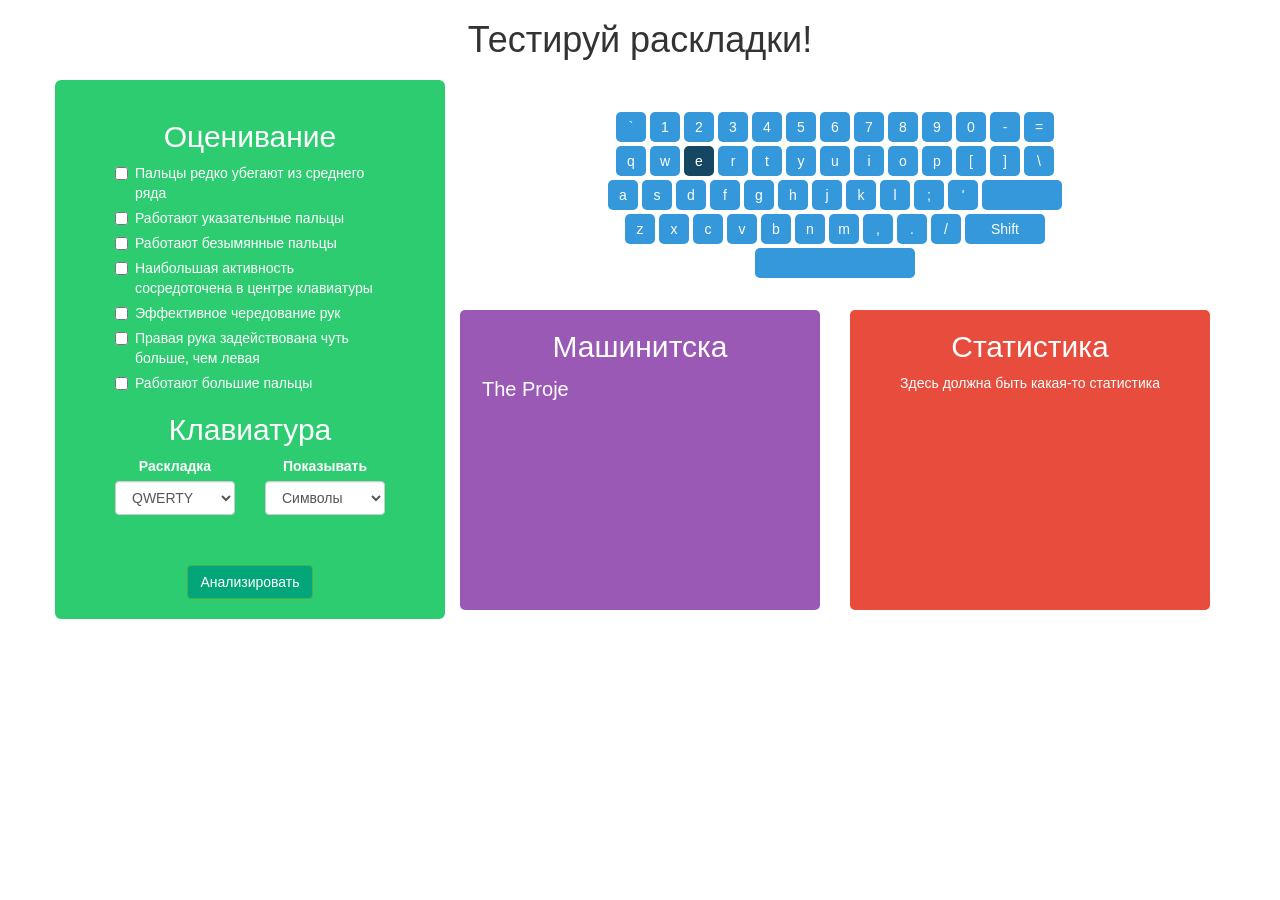
==== index.html @ 87cd1d8c "first stable version" ====
<!DOCTYPE html>
<html>
<head>
    <title>Test Keyboard.js</title>
    <link rel="stylesheet" href="css/bootstrap.css">
    <link rel="stylesheet" href="css/main.css">
    <meta charset="utf-8">
</head>
<body>

<script src="vendor/jquery.js"></script>
<script data-main="js/main" src="vendor/require.js"></script>

<div class="container" style="min-width: 500px">

    <h1 style="margin-bottom: 20px">Тестируй раскладки!</h1>

    <div class="loader">
        <img src="css/loader.gif" width="128">
        <h3>Подождите, идет загрузка...</h3>
    </div>

    <div class="row app" style="display: none">
        <div class="filters col-md-4 jumbotron">
            <h2 class="text-center">Оценивание</h2>

            <div class="filters__list"></div>

            <h2 class="text-center">Клавиатура</h2>
            <div class="row text-center" style="margin-bottom: -10px">
                <div class="col-md-6">
                    <div class="layouts">
                        <div class="layouts__list">
                        </div>
                    </div>
                </div>
                <div class="col-md-6">
                    <div class="keyboard-view">
                        <label for="keyboard-view__select">Показывать</label>

                        <select id="keyboard-view__select" class="form-control">
                            <option value="0">Символы</option>
                            <option value="1">Рейтинг эффективности</option>
                            <option value="2">Эффективность относительно максимальной</option>
                            <option value="3">Количество использований символов</option>
                            <option value="4">Процент использования символов</option>
                            <option value="5">Количество использований клавиш</option>
                            <option value="6">Процент использования клавиш</option>
                            <option value="7">Эффективность и использование от максимального</option>
                        </select>

                    </div>
                </div>
            </div>
            <div class="row text-center" style="margin-top: 20px">
                <div class="col-md-12">
                    <button id="id_analyze" type="button" class="btn btn-success">Анализировать</button>
                </div>
            </div>
        </div>
        <div class="keyboard-section col-md-8">
            <div class="keyboard-container"></div>

            <div class="row">
                <div class="col-md-6">
                    <div class="console">
                        <h2>Машинитска</h2>
                        <textarea class="console__output"></textarea>
                    </div>
                </div>
                <div class="col-md-6">
                    <div class="statistics">
                        <h2>Статистика</h2>
                        <p>Здесь должна быть какая-то статистика</p>
                        <!--<ul class="statistics__list">-->
                            <!--<li>Нажато клавиш: 2000</li>-->
                            <!--<li>Самая популярная клавиша: </li>-->
                            <!--<li>Скорость набора: </li>-->
                            <!--<li>Самая популярная клавиша: </li>-->
                            <!--<li>Процент чередования рук: 10%</li>-->
                            <!--<li>Пробел нажат раз: 10</li>-->
                            <!--<li>Shift нажат раз: 10</li>-->
                            <!--<li>Enter нажат раз: 10</li>-->
                        <!--</ul>-->
                    </div>
                </div>
            </div>
        </div>

    </div>

</div>

</body>
</html>
---- css/main.css ----
body {
    margin: 0;
    text-align: center;
}

.jumbotron {
    padding-top: 20px;
    padding-bottom: 20px;
    background: #2ECC71;
    color: #fff;
}
.keyboard-section {
    padding-top: 30px;
}

.keyboard {
    height: 200px;
    display: none;
}

.keyboard.active {
    display: block;
}

.console {
    background: #9B59B6;
    padding: 20px;
    height: 300px;
    margin-bottom: 20px;
    border-radius: 5px;
    position: relative;
}

.console h2 {
    margin: 0 0 10px;
    color: #fff;
}

.console__output {
    display: block;
    border: 0;
    text-align: left;
    background: #9B59B6;
    color: #fff;
    font-family: sans-serif;
    resize: none;
    font-size: 20px;
    outline: none;
    overflow: hidden;
    width: 100%;
    height: 217px;
}

.keyboard__row {
}

.key {
    height: 30px;
    border-radius: 5px;
    background: #3498db;
    color: #fff;
    text-align: center;
    cursor: pointer;
    font-size: 14px;
    margin: 2px;
    display: inline-block;
    line-height: 30px;
}

.key_size_standard {
    width: 30px;
}

.key_size_medium {
    width: 80px;
}

.key_size_large {
    width: 160px;
}

.key_highlighted {
    background: #154763;
    cursor: default;
}

.filters {
    text-align: left;
}

.layouts {
    margin-bottom: 20px;
}

.layouts label {
    display: block;
}

.keyboard-view {
    overflow: hidden;
}

.keyboard-view label {
    display: block;
}
.btn-success {
    background: #03A678;
}

.statistics {
    background: #e74c3c;
    color: #fff;
    padding: 20px;
    height: 300px;
    margin: 0 0 20px;
    border-radius: 5px;
}

.statistics h2 {
    margin: 0 0 10px;
}

.statistics ul {
    text-align: left;
    list-style: none;
}
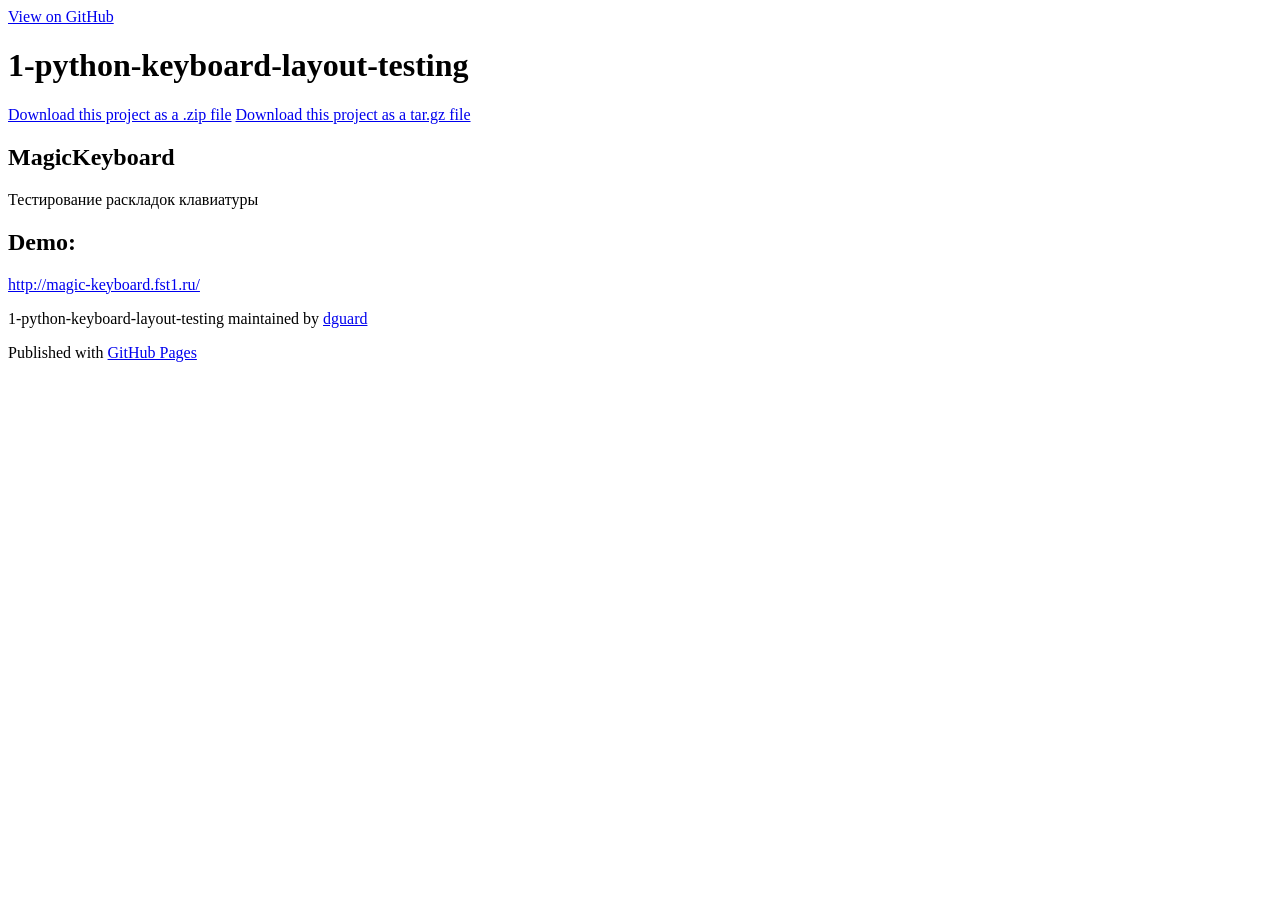
==== commit 565b3080: "Create gh-pages branch via GitHub" ====
--- a/index.html
+++ b/index.html
@@ -1,95 +1,57 @@
 <!DOCTYPE html>
 <html>
-<head>
-    <title>Test Keyboard.js</title>
-    <link rel="stylesheet" href="css/bootstrap.css">
-    <link rel="stylesheet" href="css/main.css">
-    <meta charset="utf-8">
-</head>
-<body>
 
-<script src="vendor/jquery.js"></script>
-<script data-main="js/main" src="vendor/require.js"></script>
+  <head>
+    <meta charset='utf-8'>
+    <meta http-equiv="X-UA-Compatible" content="chrome=1">
+    <meta name="description" content="1-python-keyboard-layout-testing : ">
 
-<div class="container" style="min-width: 500px">
+    <link rel="stylesheet" type="text/css" media="screen" href="stylesheets/stylesheet.css">
 
-    <h1 style="margin-bottom: 20px">Тестируй раскладки!</h1>
+    <title>1-python-keyboard-layout-testing</title>
+  </head>
 
-    <div class="loader">
-        <img src="css/loader.gif" width="128">
-        <h3>Подождите, идет загрузка...</h3>
+  <body>
+
+    <!-- HEADER -->
+    <div id="header_wrap" class="outer">
+        <header class="inner">
+          <a id="forkme_banner" href="https://github.com/dguard/1-python-keyboard-layout-testing">View on GitHub</a>
+
+          <h1 id="project_title">1-python-keyboard-layout-testing</h1>
+          <h2 id="project_tagline"></h2>
+
+            <section id="downloads">
+              <a class="zip_download_link" href="https://github.com/dguard/1-python-keyboard-layout-testing/zipball/master">Download this project as a .zip file</a>
+              <a class="tar_download_link" href="https://github.com/dguard/1-python-keyboard-layout-testing/tarball/master">Download this project as a tar.gz file</a>
+            </section>
+        </header>
     </div>
 
-    <div class="row app" style="display: none">
-        <div class="filters col-md-4 jumbotron">
-            <h2 class="text-center">Оценивание</h2>
+    <!-- MAIN CONTENT -->
+    <div id="main_content_wrap" class="outer">
+      <section id="main_content" class="inner">
+        <h1>
+<a name="magickeyboard" class="anchor" href="#magickeyboard"><span class="octicon octicon-link"></span></a>MagicKeyboard</h1>
 
-            <div class="filters__list"></div>
+<p>Тестирование раскладок клавиатуры</p>
 
-            <h2 class="text-center">Клавиатура</h2>
-            <div class="row text-center" style="margin-bottom: -10px">
-                <div class="col-md-6">
-                    <div class="layouts">
-                        <div class="layouts__list">
-                        </div>
-                    </div>
-                </div>
-                <div class="col-md-6">
-                    <div class="keyboard-view">
-                        <label for="keyboard-view__select">Показывать</label>
+<h1>
+<a name="demo" class="anchor" href="#demo"><span class="octicon octicon-link"></span></a>Demo:</h1>
 
-                        <select id="keyboard-view__select" class="form-control">
-                            <option value="0">Символы</option>
-                            <option value="1">Рейтинг эффективности</option>
-                            <option value="2">Эффективность относительно максимальной</option>
-                            <option value="3">Количество использований символов</option>
-                            <option value="4">Процент использования символов</option>
-                            <option value="5">Количество использований клавиш</option>
-                            <option value="6">Процент использования клавиш</option>
-                            <option value="7">Эффективность и использование от максимального</option>
-                        </select>
-
-                    </div>
-                </div>
-            </div>
-            <div class="row text-center" style="margin-top: 20px">
-                <div class="col-md-12">
-                    <button id="id_analyze" type="button" class="btn btn-success">Анализировать</button>
-                </div>
-            </div>
-        </div>
-        <div class="keyboard-section col-md-8">
-            <div class="keyboard-container"></div>
-
-            <div class="row">
-                <div class="col-md-6">
-                    <div class="console">
-                        <h2>Машинитска</h2>
-                        <textarea class="console__output"></textarea>
-                    </div>
-                </div>
-                <div class="col-md-6">
-                    <div class="statistics">
-                        <h2>Статистика</h2>
-                        <p>Здесь должна быть какая-то статистика</p>
-                        <!--<ul class="statistics__list">-->
-                            <!--<li>Нажато клавиш: 2000</li>-->
-                            <!--<li>Самая популярная клавиша: </li>-->
-                            <!--<li>Скорость набора: </li>-->
-                            <!--<li>Самая популярная клавиша: </li>-->
-                            <!--<li>Процент чередования рук: 10%</li>-->
-                            <!--<li>Пробел нажат раз: 10</li>-->
-                            <!--<li>Shift нажат раз: 10</li>-->
-                            <!--<li>Enter нажат раз: 10</li>-->
-                        <!--</ul>-->
-                    </div>
-                </div>
-            </div>
-        </div>
-
+<p><a href="http://magic-keyboard.fst1.ru/">http://magic-keyboard.fst1.ru/</a></p>
+      </section>
     </div>
 
-</div>
+    <!-- FOOTER  -->
+    <div id="footer_wrap" class="outer">
+      <footer class="inner">
+        <p class="copyright">1-python-keyboard-layout-testing maintained by <a href="https://github.com/dguard">dguard</a></p>
+        <p>Published with <a href="http://pages.github.com">GitHub Pages</a></p>
+      </footer>
+    </div>
 
-</body>
-</html>+    
+
+  </body>
+</html>
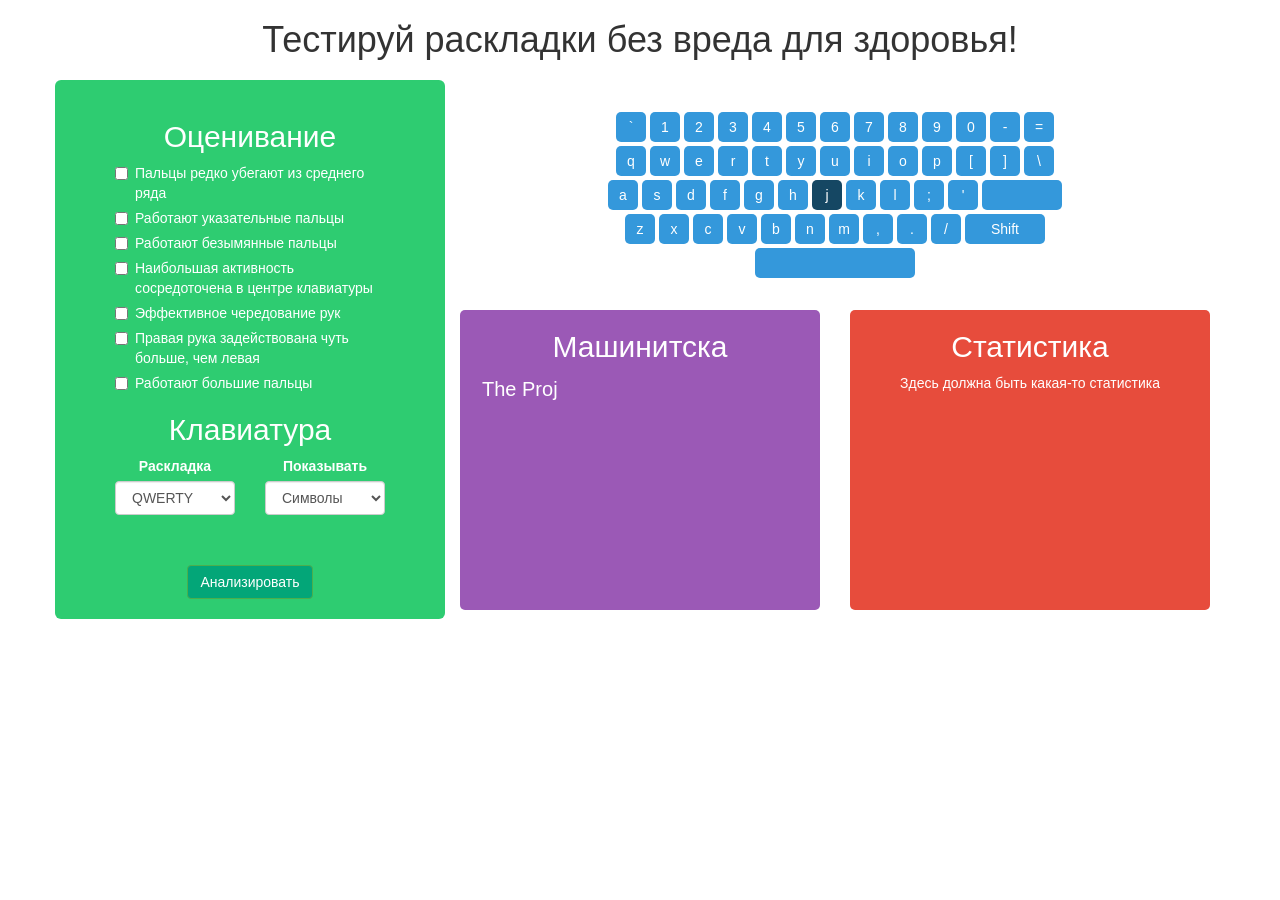
==== commit 2b6649d6: "initial commit" ====
--- a/index.html
+++ b/index.html
@@ -1,57 +1,95 @@
 <!DOCTYPE html>
 <html>
+<head>
+    <title>Тестируй раскладки без вреда для здоровья!</title>
+    <link rel="stylesheet" href="css/bootstrap.css">
+    <link rel="stylesheet" href="css/main.css">
+    <meta charset="utf-8">
+</head>
+<body>
 
-  <head>
-    <meta charset='utf-8'>
-    <meta http-equiv="X-UA-Compatible" content="chrome=1">
-    <meta name="description" content="1-python-keyboard-layout-testing : ">
+<script src="vendor/jquery.js"></script>
+<script data-main="js/main" src="vendor/require.js"></script>
 
-    <link rel="stylesheet" type="text/css" media="screen" href="stylesheets/stylesheet.css">
+<div class="container" style="min-width: 500px">
 
-    <title>1-python-keyboard-layout-testing</title>
-  </head>
+    <h1 style="margin-bottom: 20px">Тестируй раскладки без вреда для здоровья!</h1>
 
-  <body>
-
-    <!-- HEADER -->
-    <div id="header_wrap" class="outer">
-        <header class="inner">
-          <a id="forkme_banner" href="https://github.com/dguard/1-python-keyboard-layout-testing">View on GitHub</a>
-
-          <h1 id="project_title">1-python-keyboard-layout-testing</h1>
-          <h2 id="project_tagline"></h2>
-
-            <section id="downloads">
-              <a class="zip_download_link" href="https://github.com/dguard/1-python-keyboard-layout-testing/zipball/master">Download this project as a .zip file</a>
-              <a class="tar_download_link" href="https://github.com/dguard/1-python-keyboard-layout-testing/tarball/master">Download this project as a tar.gz file</a>
-            </section>
-        </header>
+    <div class="loader">
+        <img src="css/loader.gif" width="128">
+        <h3>Подождите, идет загрузка...</h3>
     </div>
 
-    <!-- MAIN CONTENT -->
-    <div id="main_content_wrap" class="outer">
-      <section id="main_content" class="inner">
-        <h1>
-<a name="magickeyboard" class="anchor" href="#magickeyboard"><span class="octicon octicon-link"></span></a>MagicKeyboard</h1>
+    <div class="row app" style="display: none">
+        <div class="filters col-md-4 jumbotron">
+            <h2 class="text-center">Оценивание</h2>
 
-<p>Тестирование раскладок клавиатуры</p>
+            <div class="filters__list"></div>
 
-<h1>
-<a name="demo" class="anchor" href="#demo"><span class="octicon octicon-link"></span></a>Demo:</h1>
+            <h2 class="text-center">Клавиатура</h2>
+            <div class="row text-center" style="margin-bottom: -10px">
+                <div class="col-md-6">
+                    <div class="layouts">
+                        <div class="layouts__list">
+                        </div>
+                    </div>
+                </div>
+                <div class="col-md-6">
+                    <div class="keyboard-view">
+                        <label for="keyboard-view__select">Показывать</label>
 
-<p><a href="http://magic-keyboard.fst1.ru/">http://magic-keyboard.fst1.ru/</a></p>
-      </section>
+                        <select id="keyboard-view__select" class="form-control">
+                            <option value="0">Символы</option>
+                            <option value="1">Рейтинг эффективности</option>
+                            <option value="2">Эффективность относительно максимальной</option>
+                            <option value="3">Количество использований символов</option>
+                            <option value="4">Процент использования символов</option>
+                            <option value="5">Количество использований клавиш</option>
+                            <option value="6">Процент использования клавиш</option>
+                            <option value="7">Эффективность и использование от максимального</option>
+                        </select>
+
+                    </div>
+                </div>
+            </div>
+            <div class="row text-center" style="margin-top: 20px">
+                <div class="col-md-12">
+                    <button id="id_analyze" type="button" class="btn btn-success">Анализировать</button>
+                </div>
+            </div>
+        </div>
+        <div class="keyboard-section col-md-8">
+            <div class="keyboard-container"></div>
+
+            <div class="row">
+                <div class="col-md-6">
+                    <div class="console">
+                        <h2>Машинитска</h2>
+                        <textarea class="console__output"></textarea>
+                    </div>
+                </div>
+                <div class="col-md-6">
+                    <div class="statistics">
+                        <h2>Статистика</h2>
+                        <p>Здесь должна быть какая-то статистика</p>
+                        <!--<ul class="statistics__list">-->
+                            <!--<li>Нажато клавиш: 2000</li>-->
+                            <!--<li>Самая популярная клавиша: </li>-->
+                            <!--<li>Скорость набора: </li>-->
+                            <!--<li>Самая популярная клавиша: </li>-->
+                            <!--<li>Процент чередования рук: 10%</li>-->
+                            <!--<li>Пробел нажат раз: 10</li>-->
+                            <!--<li>Shift нажат раз: 10</li>-->
+                            <!--<li>Enter нажат раз: 10</li>-->
+                        <!--</ul>-->
+                    </div>
+                </div>
+            </div>
+        </div>
+
     </div>
 
-    <!-- FOOTER  -->
-    <div id="footer_wrap" class="outer">
-      <footer class="inner">
-        <p class="copyright">1-python-keyboard-layout-testing maintained by <a href="https://github.com/dguard">dguard</a></p>
-        <p>Published with <a href="http://pages.github.com">GitHub Pages</a></p>
-      </footer>
-    </div>
+</div>
 
-    
-
-  </body>
-</html>
+</body>
+</html>
--- a/css/main.css
+++ b/css/main.css
@@ -0,0 +1,126 @@
+body {
+    margin: 0;
+    text-align: center;
+}
+
+.jumbotron {
+    padding-top: 20px;
+    padding-bottom: 20px;
+    background: #2ECC71;
+    color: #fff;
+}
+.keyboard-section {
+    padding-top: 30px;
+}
+
+.keyboard {
+    height: 200px;
+    display: none;
+}
+
+.keyboard.active {
+    display: block;
+}
+
+.console {
+    background: #9B59B6;
+    padding: 20px;
+    height: 300px;
+    margin-bottom: 20px;
+    border-radius: 5px;
+    position: relative;
+}
+
+.console h2 {
+    margin: 0 0 10px;
+    color: #fff;
+}
+
+.console__output {
+    display: block;
+    border: 0;
+    text-align: left;
+    background: #9B59B6;
+    color: #fff;
+    font-family: sans-serif;
+    resize: none;
+    font-size: 20px;
+    outline: none;
+    overflow: hidden;
+    width: 100%;
+    height: 217px;
+}
+
+.keyboard__row {
+}
+
+.key {
+    height: 30px;
+    border-radius: 5px;
+    background: #3498db;
+    color: #fff;
+    text-align: center;
+    cursor: pointer;
+    font-size: 14px;
+    margin: 2px;
+    display: inline-block;
+    line-height: 30px;
+}
+
+.key_size_standard {
+    width: 30px;
+}
+
+.key_size_medium {
+    width: 80px;
+}
+
+.key_size_large {
+    width: 160px;
+}
+
+.key_highlighted {
+    background: #154763;
+    cursor: default;
+}
+
+.filters {
+    text-align: left;
+}
+
+.layouts {
+    margin-bottom: 20px;
+}
+
+.layouts label {
+    display: block;
+}
+
+.keyboard-view {
+    overflow: hidden;
+}
+
+.keyboard-view label {
+    display: block;
+}
+.btn-success {
+    background: #03A678;
+}
+
+.statistics {
+    background: #e74c3c;
+    color: #fff;
+    padding: 20px;
+    height: 300px;
+    margin: 0 0 20px;
+    border-radius: 5px;
+}
+
+.statistics h2 {
+    margin: 0 0 10px;
+}
+
+.statistics ul {
+    text-align: left;
+    list-style: none;
+}
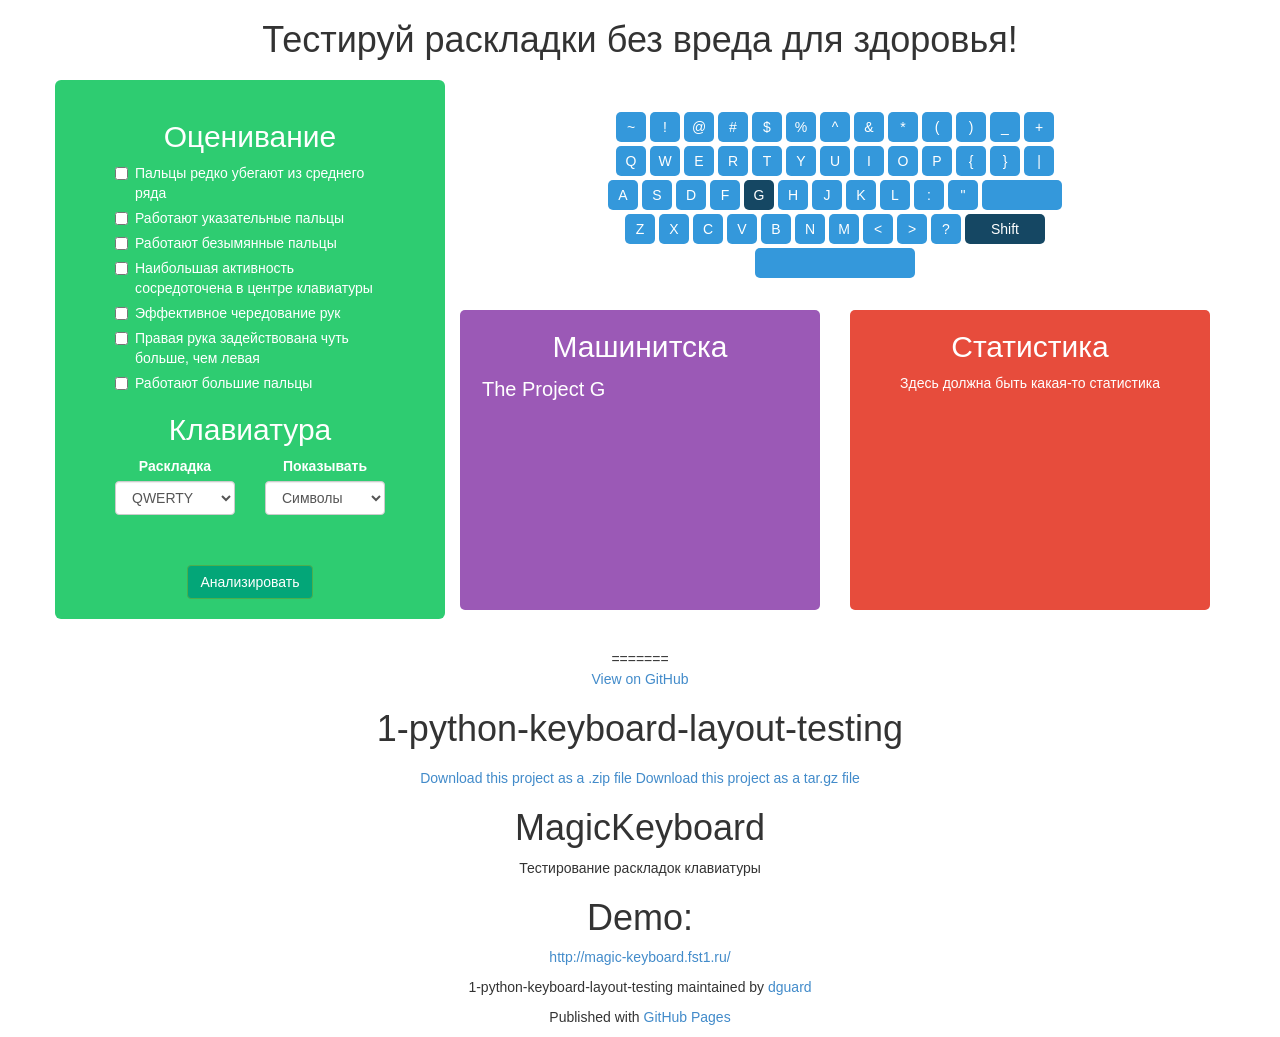
==== commit 9fb89c35: "initial commit" ====
--- a/index.html
+++ b/index.html
@@ -92,4 +92,60 @@
 </div>
 
 </body>
+</html>
+=======
+
+  <head>
+    <meta charset='utf-8'>
+    <meta http-equiv="X-UA-Compatible" content="chrome=1">
+    <meta name="description" content="1-python-keyboard-layout-testing : ">
+
+    <link rel="stylesheet" type="text/css" media="screen" href="stylesheets/stylesheet.css">
+
+    <title>1-python-keyboard-layout-testing</title>
+  </head>
+
+  <body>
+
+    <!-- HEADER -->
+    <div id="header_wrap" class="outer">
+        <header class="inner">
+          <a id="forkme_banner" href="https://github.com/dguard/1-python-keyboard-layout-testing">View on GitHub</a>
+
+          <h1 id="project_title">1-python-keyboard-layout-testing</h1>
+          <h2 id="project_tagline"></h2>
+
+            <section id="downloads">
+              <a class="zip_download_link" href="https://github.com/dguard/1-python-keyboard-layout-testing/zipball/master">Download this project as a .zip file</a>
+              <a class="tar_download_link" href="https://github.com/dguard/1-python-keyboard-layout-testing/tarball/master">Download this project as a tar.gz file</a>
+            </section>
+        </header>
+    </div>
+
+    <!-- MAIN CONTENT -->
+    <div id="main_content_wrap" class="outer">
+      <section id="main_content" class="inner">
+        <h1>
+<a name="magickeyboard" class="anchor" href="#magickeyboard"><span class="octicon octicon-link"></span></a>MagicKeyboard</h1>
+
+<p>Тестирование раскладок клавиатуры</p>
+
+<h1>
+<a name="demo" class="anchor" href="#demo"><span class="octicon octicon-link"></span></a>Demo:</h1>
+
+<p><a href="http://magic-keyboard.fst1.ru/">http://magic-keyboard.fst1.ru/</a></p>
+      </section>
+    </div>
+
+    <!-- FOOTER  -->
+    <div id="footer_wrap" class="outer">
+      <footer class="inner">
+        <p class="copyright">1-python-keyboard-layout-testing maintained by <a href="https://github.com/dguard">dguard</a></p>
+        <p>Published with <a href="http://pages.github.com">GitHub Pages</a></p>
+      </footer>
+    </div>
+
+    
+
+  </body>
 </html>
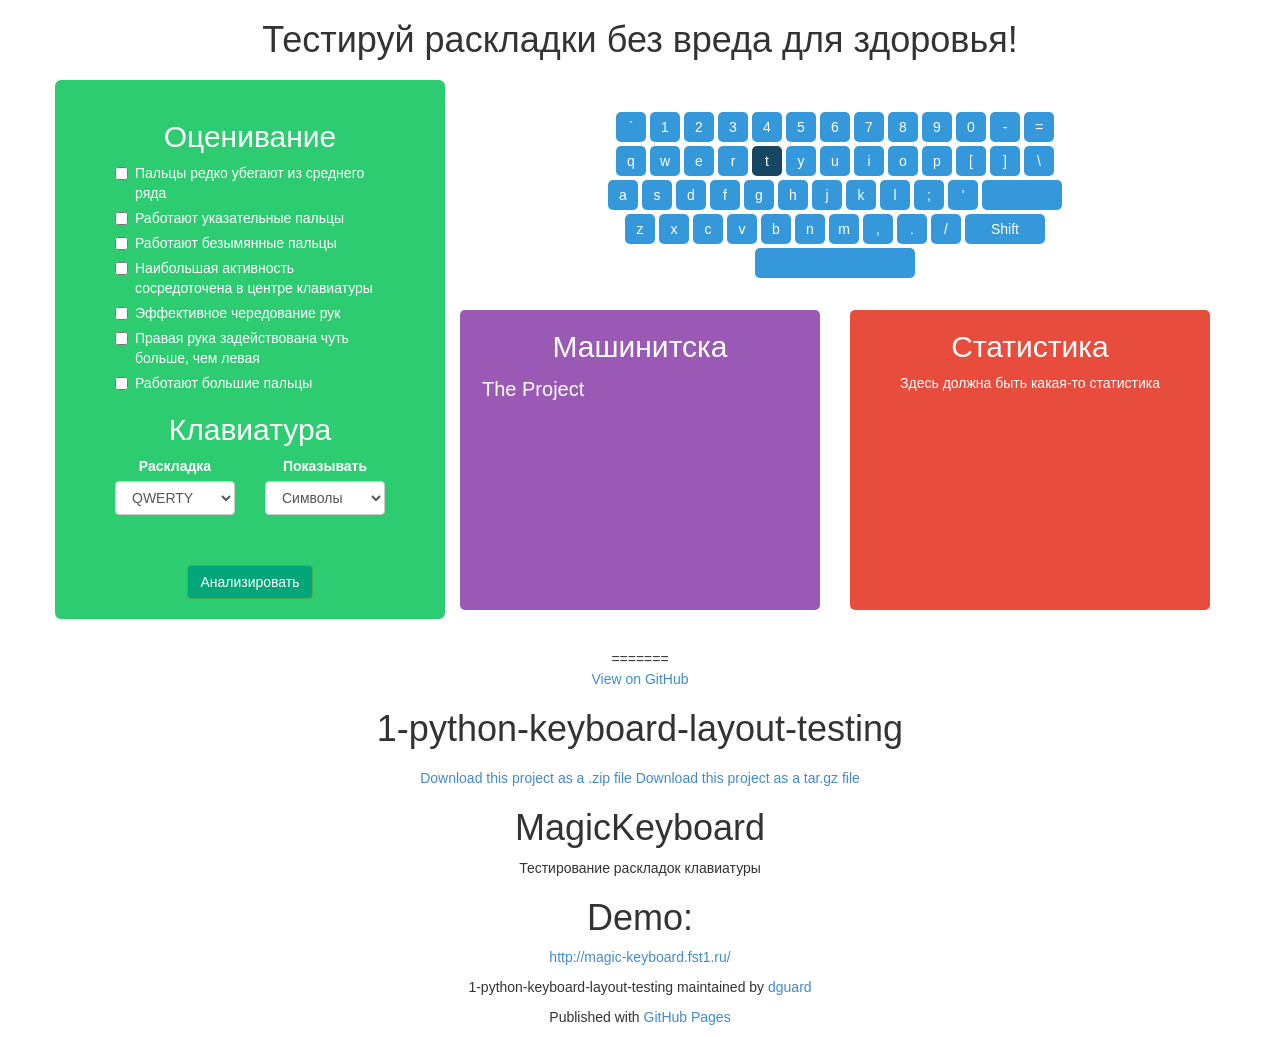
==== commit 0a5ef4c1: "initial commit" ====
--- a/index.html
+++ b/index.html
@@ -145,7 +145,5 @@
       </footer>
     </div>
 
-    
-
   </body>
 </html>
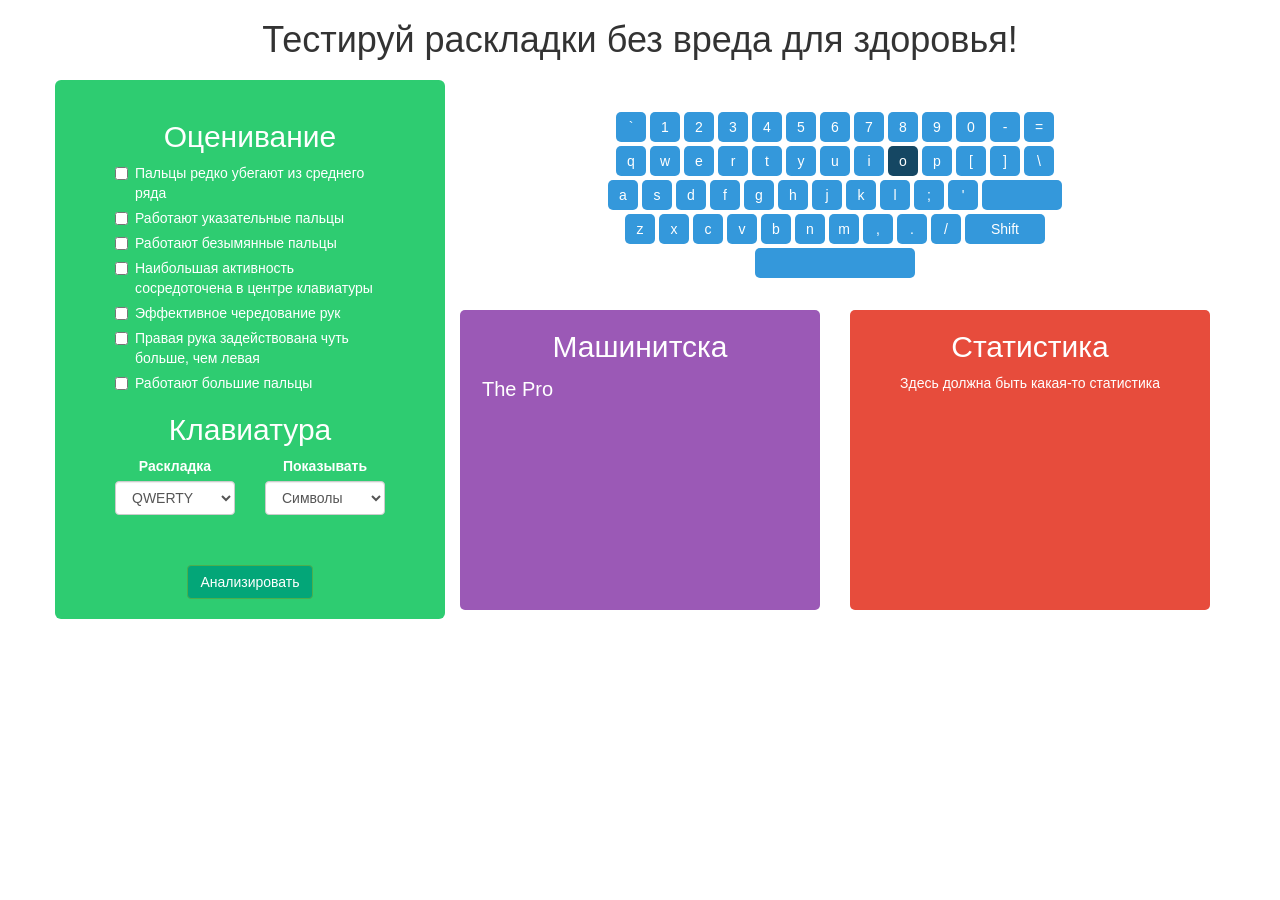
==== commit c91a710e: "remove html content from index" ====
--- a/index.html
+++ b/index.html
@@ -92,58 +92,4 @@
 </div>
 
 </body>
-</html>
-=======
-
-  <head>
-    <meta charset='utf-8'>
-    <meta http-equiv="X-UA-Compatible" content="chrome=1">
-    <meta name="description" content="1-python-keyboard-layout-testing : ">
-
-    <link rel="stylesheet" type="text/css" media="screen" href="stylesheets/stylesheet.css">
-
-    <title>1-python-keyboard-layout-testing</title>
-  </head>
-
-  <body>
-
-    <!-- HEADER -->
-    <div id="header_wrap" class="outer">
-        <header class="inner">
-          <a id="forkme_banner" href="https://github.com/dguard/1-python-keyboard-layout-testing">View on GitHub</a>
-
-          <h1 id="project_title">1-python-keyboard-layout-testing</h1>
-          <h2 id="project_tagline"></h2>
-
-            <section id="downloads">
-              <a class="zip_download_link" href="https://github.com/dguard/1-python-keyboard-layout-testing/zipball/master">Download this project as a .zip file</a>
-              <a class="tar_download_link" href="https://github.com/dguard/1-python-keyboard-layout-testing/tarball/master">Download this project as a tar.gz file</a>
-            </section>
-        </header>
-    </div>
-
-    <!-- MAIN CONTENT -->
-    <div id="main_content_wrap" class="outer">
-      <section id="main_content" class="inner">
-        <h1>
-<a name="magickeyboard" class="anchor" href="#magickeyboard"><span class="octicon octicon-link"></span></a>MagicKeyboard</h1>
-
-<p>Тестирование раскладок клавиатуры</p>
-
-<h1>
-<a name="demo" class="anchor" href="#demo"><span class="octicon octicon-link"></span></a>Demo:</h1>
-
-<p><a href="http://magic-keyboard.fst1.ru/">http://magic-keyboard.fst1.ru/</a></p>
-      </section>
-    </div>
-
-    <!-- FOOTER  -->
-    <div id="footer_wrap" class="outer">
-      <footer class="inner">
-        <p class="copyright">1-python-keyboard-layout-testing maintained by <a href="https://github.com/dguard">dguard</a></p>
-        <p>Published with <a href="http://pages.github.com">GitHub Pages</a></p>
-      </footer>
-    </div>
-
-  </body>
 </html>
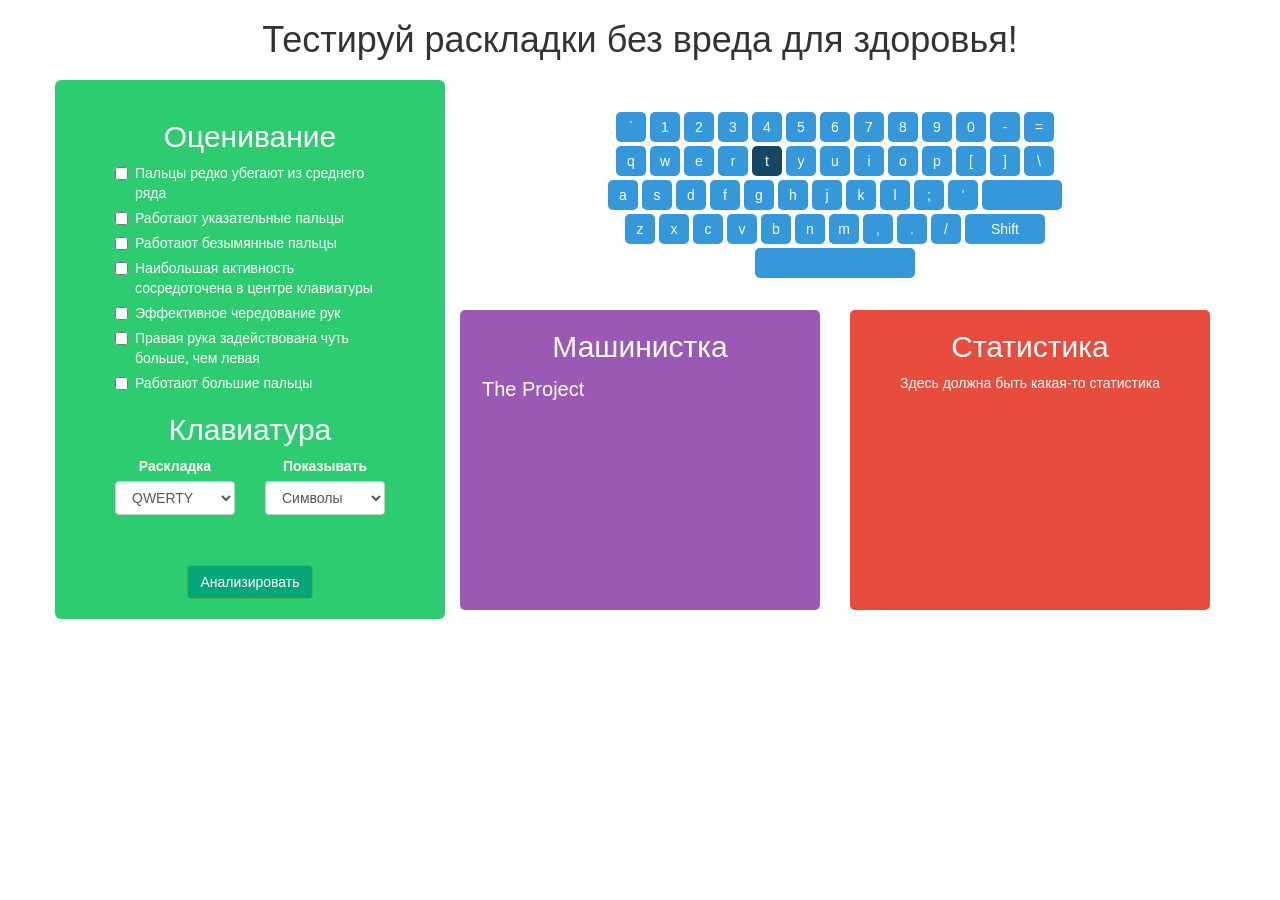
==== commit 756f5c89: "small fix" ====
--- a/index.html
+++ b/index.html
@@ -64,7 +64,7 @@
             <div class="row">
                 <div class="col-md-6">
                     <div class="console">
-                        <h2>Машинитска</h2>
+                        <h2>Машинистка</h2>
                         <textarea class="console__output"></textarea>
                     </div>
                 </div>
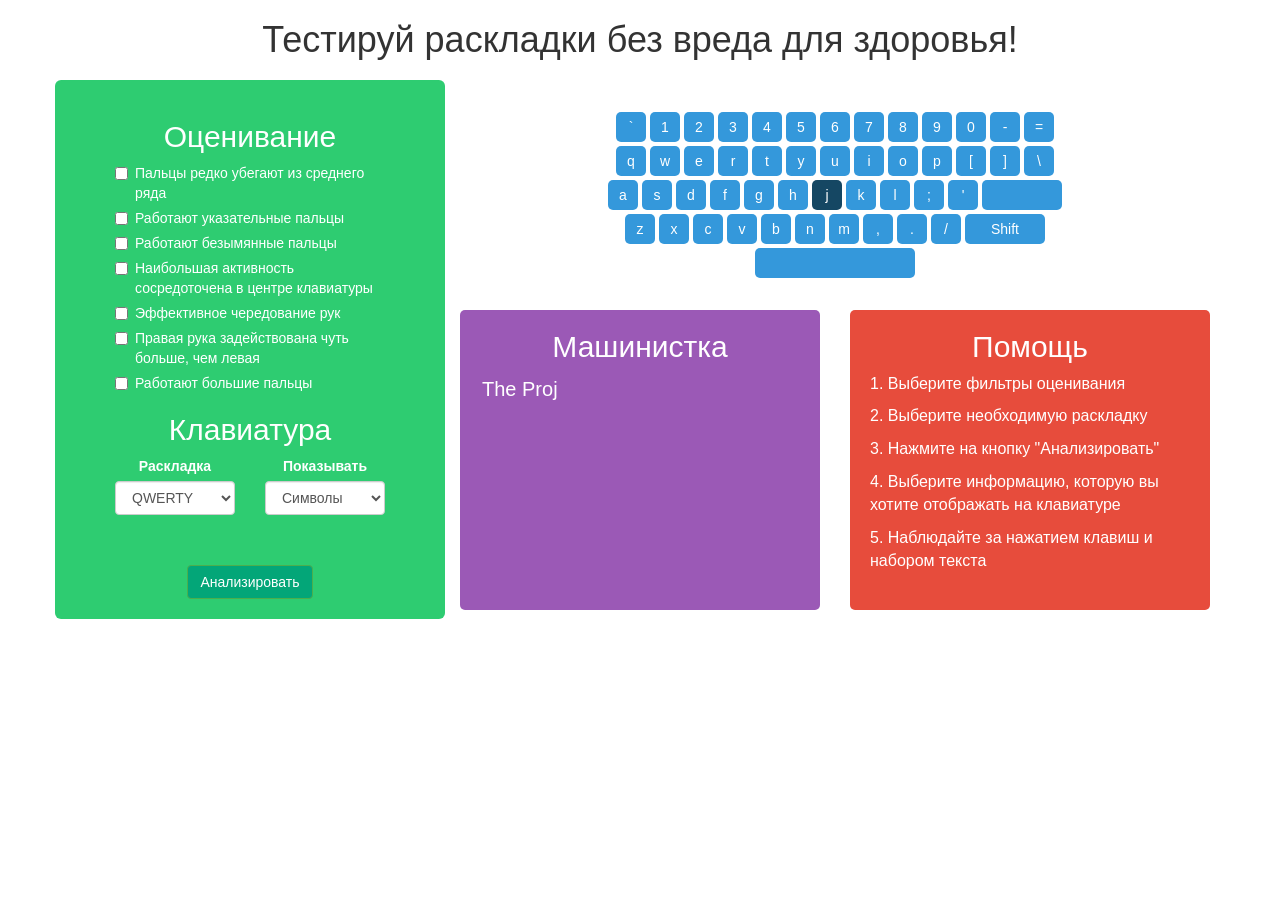
==== commit 130508f5: "add help" ====
--- a/index.html
+++ b/index.html
@@ -70,18 +70,12 @@
                 </div>
                 <div class="col-md-6">
                     <div class="statistics">
-                        <h2>Статистика</h2>
-                        <p>Здесь должна быть какая-то статистика</p>
-                        <!--<ul class="statistics__list">-->
-                            <!--<li>Нажато клавиш: 2000</li>-->
-                            <!--<li>Самая популярная клавиша: </li>-->
-                            <!--<li>Скорость набора: </li>-->
-                            <!--<li>Самая популярная клавиша: </li>-->
-                            <!--<li>Процент чередования рук: 10%</li>-->
-                            <!--<li>Пробел нажат раз: 10</li>-->
-                            <!--<li>Shift нажат раз: 10</li>-->
-                            <!--<li>Enter нажат раз: 10</li>-->
-                        <!--</ul>-->
+                        <h2>Помощь</h2>
+                        <p>1. Выберите фильтры оценивания</p>
+                        <p>2. Выберите необходимую раскладку</p>
+                        <p>3. Нажмите на кнопку "Анализировать"</p>
+                        <p>4. Выберите информацию, которую вы хотите отображать на клавиатуре</p>
+                        <p>5. Наблюдайте за нажатием клавиш и набором текста</p>
                     </div>
                 </div>
             </div>
--- a/css/main.css
+++ b/css/main.css
@@ -120,7 +120,7 @@
     margin: 0 0 10px;
 }
 
-.statistics ul {
+.statistics p {
     text-align: left;
-    list-style: none;
+    font-size: 16px;
 }
